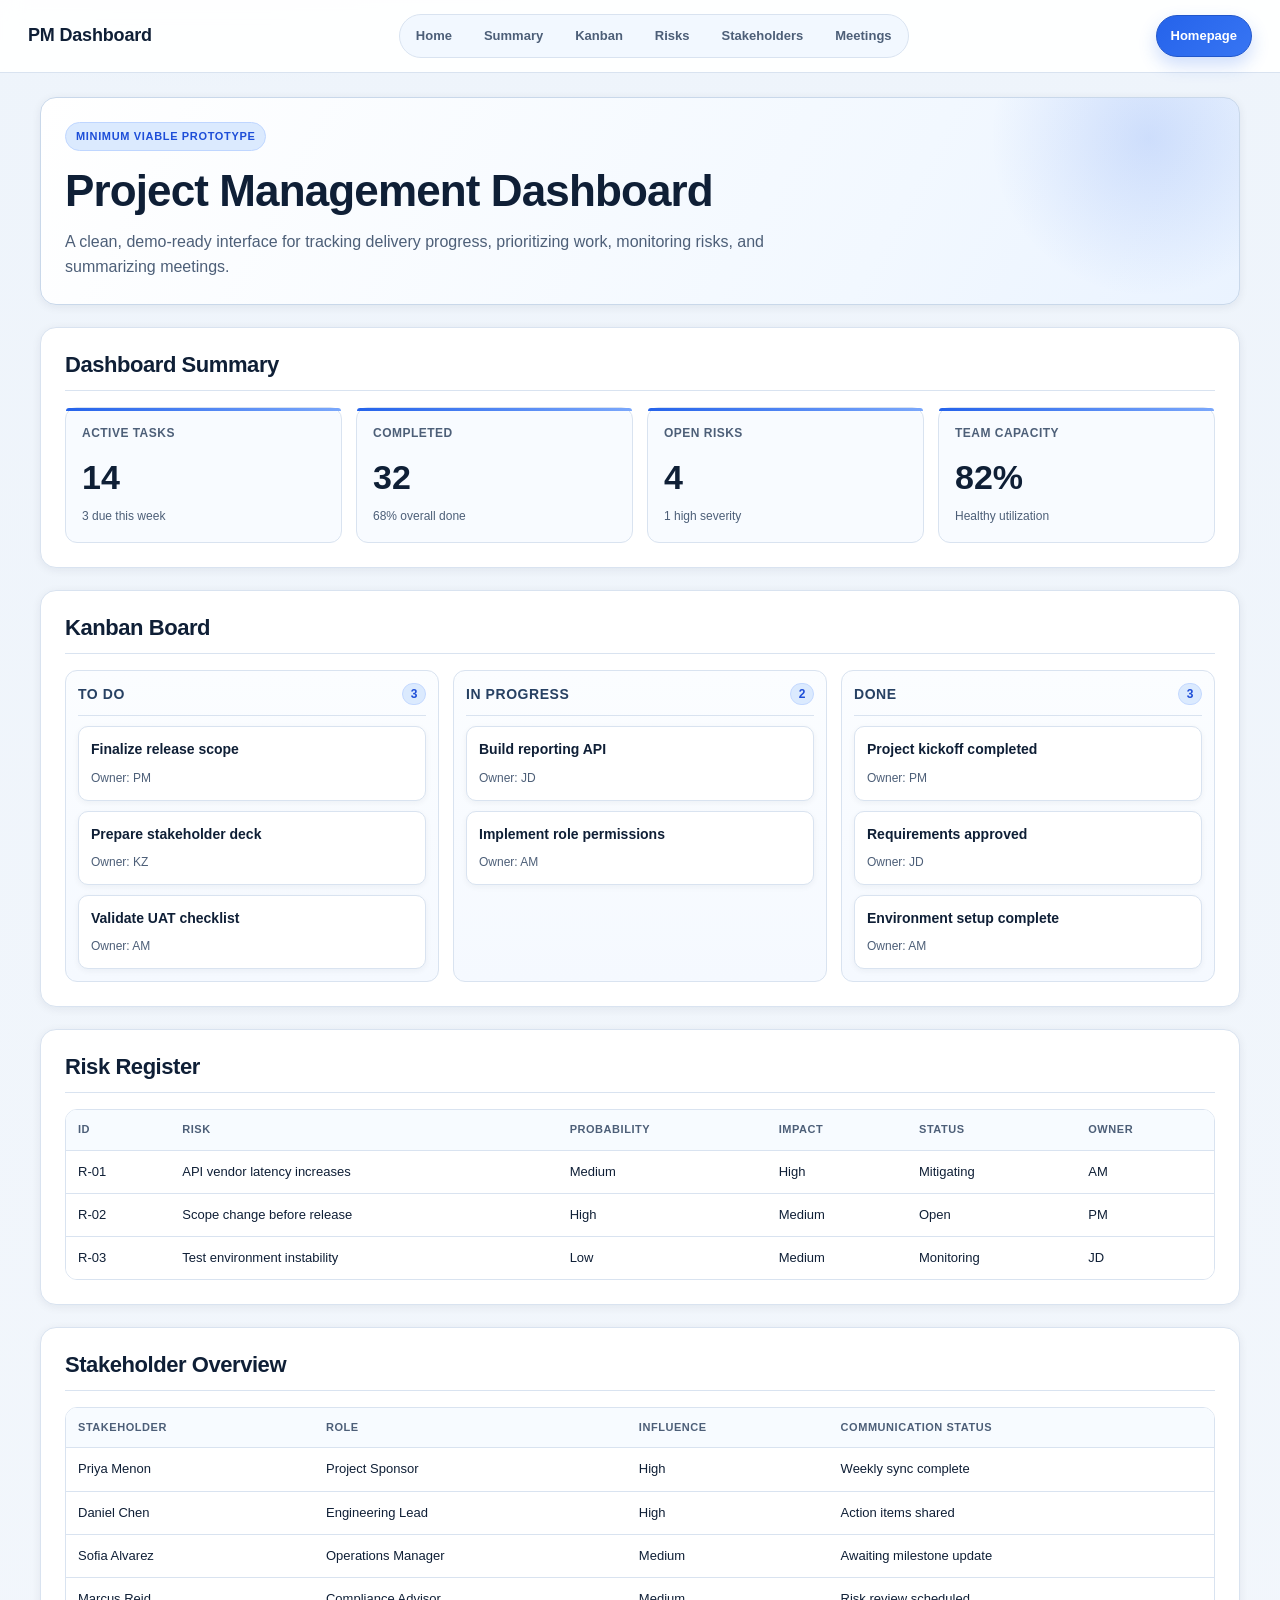
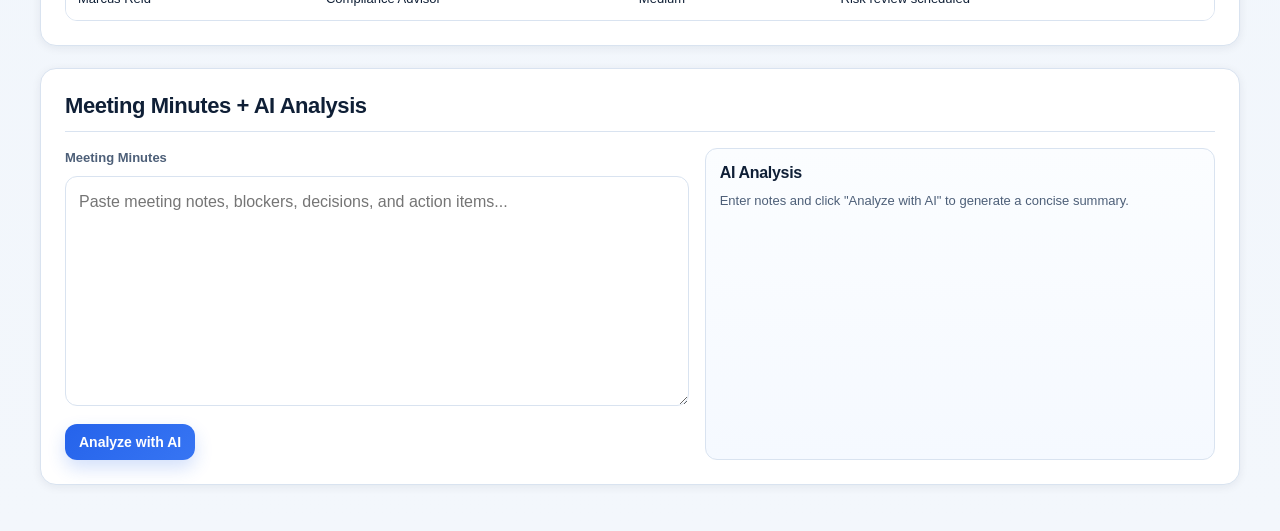
==== dashboard.html @ d8cfffd6 "Add files via upload" ====
<!DOCTYPE html>
<html lang="en">
<head>
  <meta charset="UTF-8">
  <meta name="viewport" content="width=device-width, initial-scale=1.0">
  <title>MVP PM Dashboard</title>
  <link rel="stylesheet" href="styles.css">
</head>
<body>
  <header class="top-nav">
    <div class="brand">PM Dashboard</div>
    <nav class="top-nav-links">
      <a href="#home">Home</a>
      <a href="#summary">Summary</a>
      <a href="#kanban">Kanban</a>
      <a href="#risks">Risks</a>
      <a href="#stakeholders">Stakeholders</a>
      <a href="#meetings">Meetings</a>
    </nav>
    <a href="index.html" class="nav-cta">Homepage</a>
  </header>

  <main class="dashboard-shell">
    <section id="home" class="panel hero-panel">
      <p class="eyebrow">Minimum Viable Prototype</p>
      <h1>Project Management Dashboard</h1>
      <p class="hero-copy">A clean, demo-ready interface for tracking delivery progress, prioritizing work, monitoring risks, and summarizing meetings.</p>
    </section>

    <section id="summary" class="panel">
      <div class="section-head">
        <h2>Dashboard Summary</h2>
      </div>
      <div class="summary-grid">
        <article class="summary-card">
          <p class="summary-label">Active Tasks</p>
          <p class="summary-value">14</p>
          <p class="summary-note">3 due this week</p>
        </article>
        <article class="summary-card">
          <p class="summary-label">Completed</p>
          <p class="summary-value">32</p>
          <p class="summary-note">68% overall done</p>
        </article>
        <article class="summary-card">
          <p class="summary-label">Open Risks</p>
          <p class="summary-value">4</p>
          <p class="summary-note">1 high severity</p>
        </article>
        <article class="summary-card">
          <p class="summary-label">Team Capacity</p>
          <p class="summary-value">82%</p>
          <p class="summary-note">Healthy utilization</p>
        </article>
      </div>
    </section>

    <section id="kanban" class="panel">
      <div class="section-head">
        <h2>Kanban Board</h2>
      </div>
      <div class="kanban-board">
        <article class="kanban-column">
          <div class="column-header">
            <h3>To Do</h3>
            <span class="column-count">3</span>
          </div>
          <div class="column-content">
            <div class="kanban-card" draggable="true">
              <p class="card-title">Finalize release scope</p>
              <p class="card-meta">Owner: PM</p>
            </div>
            <div class="kanban-card" draggable="true">
              <p class="card-title">Prepare stakeholder deck</p>
              <p class="card-meta">Owner: KZ</p>
            </div>
            <div class="kanban-card" draggable="true">
              <p class="card-title">Validate UAT checklist</p>
              <p class="card-meta">Owner: AM</p>
            </div>
          </div>
        </article>
        <article class="kanban-column">
          <div class="column-header">
            <h3>In Progress</h3>
            <span class="column-count">2</span>
          </div>
          <div class="column-content">
            <div class="kanban-card" draggable="true">
              <p class="card-title">Build reporting API</p>
              <p class="card-meta">Owner: JD</p>
            </div>
            <div class="kanban-card" draggable="true">
              <p class="card-title">Implement role permissions</p>
              <p class="card-meta">Owner: AM</p>
            </div>
          </div>
        </article>
        <article class="kanban-column">
          <div class="column-header">
            <h3>Done</h3>
            <span class="column-count">3</span>
          </div>
          <div class="column-content">
            <div class="kanban-card" draggable="true">
              <p class="card-title">Project kickoff completed</p>
              <p class="card-meta">Owner: PM</p>
            </div>
            <div class="kanban-card" draggable="true">
              <p class="card-title">Requirements approved</p>
              <p class="card-meta">Owner: JD</p>
            </div>
            <div class="kanban-card" draggable="true">
              <p class="card-title">Environment setup complete</p>
              <p class="card-meta">Owner: AM</p>
            </div>
          </div>
        </article>
      </div>
    </section>

    <section id="risks" class="panel">
      <div class="section-head">
        <h2>Risk Register</h2>
      </div>
      <div class="table-wrap">
        <table class="risk-table">
          <thead>
            <tr>
              <th>ID</th>
              <th>Risk</th>
              <th>Probability</th>
              <th>Impact</th>
              <th>Status</th>
              <th>Owner</th>
            </tr>
          </thead>
          <tbody>
            <tr>
              <td>R-01</td>
              <td>API vendor latency increases</td>
              <td>Medium</td>
              <td>High</td>
              <td>Mitigating</td>
              <td>AM</td>
            </tr>
            <tr>
              <td>R-02</td>
              <td>Scope change before release</td>
              <td>High</td>
              <td>Medium</td>
              <td>Open</td>
              <td>PM</td>
            </tr>
            <tr>
              <td>R-03</td>
              <td>Test environment instability</td>
              <td>Low</td>
              <td>Medium</td>
              <td>Monitoring</td>
              <td>JD</td>
            </tr>
          </tbody>
        </table>
      </div>
    </section>

    <section id="stakeholders" class="panel">
      <div class="section-head">
        <h2>Stakeholder Overview</h2>
      </div>
      <div class="table-wrap">
        <table class="risk-table">
          <thead>
            <tr>
              <th>Stakeholder</th>
              <th>Role</th>
              <th>Influence</th>
              <th>Communication Status</th>
            </tr>
          </thead>
          <tbody>
            <tr>
              <td>Priya Menon</td>
              <td>Project Sponsor</td>
              <td>High</td>
              <td>Weekly sync complete</td>
            </tr>
            <tr>
              <td>Daniel Chen</td>
              <td>Engineering Lead</td>
              <td>High</td>
              <td>Action items shared</td>
            </tr>
            <tr>
              <td>Sofia Alvarez</td>
              <td>Operations Manager</td>
              <td>Medium</td>
              <td>Awaiting milestone update</td>
            </tr>
            <tr>
              <td>Marcus Reid</td>
              <td>Compliance Advisor</td>
              <td>Medium</td>
              <td>Risk review scheduled</td>
            </tr>
          </tbody>
        </table>
      </div>
    </section>

    <section id="meetings" class="panel">
      <div class="section-head">
        <h2>Meeting Minutes + AI Analysis</h2>
      </div>
      <div class="meetings-layout">
        <div class="minutes-input">
          <label for="meeting-minutes">Meeting Minutes</label>
          <textarea id="meeting-minutes" placeholder="Paste meeting notes, blockers, decisions, and action items..."></textarea>
          <button id="analyze-button" class="primary-button" type="button">Analyze with AI</button>
        </div>
        <aside class="ai-panel" id="ai-panel">
          <h3>AI Analysis</h3>
          <p class="analysis-muted">Enter notes and click "Analyze with AI" to generate a concise summary.</p>
        </aside>
      </div>
    </section>
  </main>

  <script src="scripts.js"></script>
</body>
</html>
---- styles.css ----
:root {
  --bg: #f3f7fc;
  --bg-soft: #eef4fb;
  --surface: #ffffff;
  --surface-soft: #f8fbff;
  --line: #d9e3f0;
  --line-strong: #c9d8ea;
  --text: #0f1f36;
  --text-muted: #4d5f78;
  --primary: #2563eb;
  --primary-soft: #dbeafe;
  --primary-dark: #1d4ed8;
  --success: #0e9f6e;
  --warning: #d97706;
  --danger: #dc2626;
  --shadow-sm: 0 2px 10px rgba(15, 31, 54, 0.07);
  --shadow-md: 0 10px 28px rgba(15, 31, 54, 0.1);
  --radius: 16px;
  --radius-sm: 12px;
}

* {
  box-sizing: border-box;
  margin: 0;
  padding: 0;
}

html {
  scroll-behavior: smooth;
}

body {
  font-family: -apple-system, BlinkMacSystemFont, "Segoe UI", Roboto, "Helvetica Neue", Arial, sans-serif;
  background:
    radial-gradient(1000px 500px at 15% -10%, #e0edff 0%, transparent 60%),
    radial-gradient(900px 420px at 95% -8%, #e9f2ff 0%, transparent 55%),
    linear-gradient(180deg, var(--bg-soft) 0%, var(--bg) 100%);
  color: var(--text);
  line-height: 1.55;
}

h1,
h2,
h3,
h4 {
  color: var(--text);
  line-height: 1.2;
  letter-spacing: -0.02em;
}

.top-nav {
  position: sticky;
  top: 0;
  z-index: 60;
  display: flex;
  align-items: center;
  justify-content: space-between;
  gap: 18px;
  padding: 14px 28px;
  background: rgba(255, 255, 255, 0.93);
  border-bottom: 1px solid var(--line);
  backdrop-filter: blur(10px);
}

.brand {
  font-size: 18px;
  font-weight: 700;
  letter-spacing: -0.01em;
}

.top-nav-links {
  display: flex;
  align-items: center;
  gap: 8px;
  padding: 4px;
  background: rgba(219, 234, 254, 0.35);
  border: 1px solid var(--line);
  border-radius: 999px;
}

.top-nav-links a {
  text-decoration: none;
  color: var(--text-muted);
  font-size: 13px;
  font-weight: 600;
  padding: 7px 12px;
  border-radius: 999px;
  transition: background 0.2s ease, color 0.2s ease;
}

.top-nav-links a:hover {
  color: var(--primary-dark);
  background: #ffffff;
}

.nav-cta {
  text-decoration: none;
  color: #ffffff;
  background: linear-gradient(135deg, var(--primary) 0%, #3775f3 100%);
  border: 1px solid #2056cb;
  border-radius: 999px;
  font-size: 13px;
  font-weight: 700;
  padding: 10px 14px;
  box-shadow: 0 8px 18px rgba(37, 99, 235, 0.22);
}

.nav-cta:hover {
  background: linear-gradient(135deg, var(--primary-dark) 0%, #2c66df 100%);
}

.dashboard-shell {
  width: min(1200px, calc(100% - 44px));
  margin: 24px auto 46px;
  display: grid;
  gap: 22px;
}

.panel {
  background: var(--surface);
  border: 1px solid var(--line);
  border-radius: var(--radius);
  box-shadow: var(--shadow-sm);
  padding: 24px;
}

.hero-panel {
  position: relative;
  overflow: hidden;
  background: linear-gradient(118deg, #ffffff 0%, #f2f8ff 70%, #eaf3ff 100%);
  border-color: var(--line-strong);
}

.hero-panel::after {
  content: "";
  position: absolute;
  right: -70px;
  top: -120px;
  width: 320px;
  height: 320px;
  border-radius: 50%;
  background: radial-gradient(circle, rgba(37, 99, 235, 0.16) 0%, rgba(37, 99, 235, 0) 70%);
  pointer-events: none;
}

.eyebrow {
  display: inline-flex;
  align-items: center;
  gap: 6px;
  color: var(--primary-dark);
  background: var(--primary-soft);
  border: 1px solid #bfd6ff;
  border-radius: 999px;
  font-size: 11px;
  text-transform: uppercase;
  letter-spacing: 0.06em;
  font-weight: 700;
  padding: 5px 10px;
  margin-bottom: 14px;
}

.hero-panel h1 {
  font-size: clamp(30px, 4.2vw, 44px);
  margin-bottom: 12px;
  max-width: 760px;
}

.hero-copy {
  font-size: 16px;
  color: var(--text-muted);
  max-width: 760px;
}

.section-head {
  margin-bottom: 16px;
  border-bottom: 1px solid var(--line);
  padding-bottom: 12px;
}

.section-head h2 {
  font-size: 22px;
  font-weight: 700;
}

.summary-grid {
  display: grid;
  grid-template-columns: repeat(4, minmax(0, 1fr));
  gap: 14px;
}

.summary-card {
  position: relative;
  background: var(--surface-soft);
  border: 1px solid var(--line);
  border-radius: var(--radius-sm);
  padding: 16px;
  box-shadow: inset 0 1px 0 rgba(255, 255, 255, 0.7);
}

.summary-card::before {
  content: "";
  position: absolute;
  left: 0;
  top: 0;
  width: 100%;
  height: 3px;
  background: linear-gradient(90deg, var(--primary) 0%, #7aa7fb 100%);
  border-radius: var(--radius-sm) var(--radius-sm) 0 0;
}

.summary-label {
  color: var(--text-muted);
  font-size: 12px;
  font-weight: 600;
  text-transform: uppercase;
  letter-spacing: 0.04em;
  margin-bottom: 8px;
}

.summary-value {
  font-size: 34px;
  font-weight: 700;
  margin-bottom: 4px;
}

.summary-note {
  color: var(--text-muted);
  font-size: 12px;
}

.kanban-board {
  display: grid;
  grid-template-columns: repeat(3, minmax(0, 1fr));
  gap: 14px;
}

.kanban-column {
  border: 1px solid var(--line);
  border-radius: var(--radius-sm);
  background: linear-gradient(180deg, #fbfdff 0%, #f5f9ff 100%);
  padding: 12px;
  min-height: 300px;
}

.column-header {
  display: flex;
  justify-content: space-between;
  align-items: center;
  padding-bottom: 10px;
  margin-bottom: 10px;
  border-bottom: 1px solid var(--line);
}

.column-header h3 {
  font-size: 14px;
  font-weight: 700;
  text-transform: uppercase;
  letter-spacing: 0.04em;
  color: #274163;
}

.column-count {
  min-width: 24px;
  height: 22px;
  border-radius: 999px;
  display: inline-flex;
  align-items: center;
  justify-content: center;
  font-size: 12px;
  font-weight: 700;
  color: var(--primary-dark);
  background: var(--primary-soft);
  border: 1px solid #c4d9ff;
}

.column-content {
  display: grid;
  align-content: start;
  gap: 10px;
}

.kanban-card {
  background: #ffffff;
  border: 1px solid var(--line);
  border-radius: 10px;
  padding: 12px;
  cursor: grab;
  box-shadow: 0 2px 6px rgba(15, 31, 54, 0.05);
  transition: transform 0.15s ease, box-shadow 0.15s ease, border-color 0.15s ease;
}

.kanban-card:hover {
  transform: translateY(-1px);
  box-shadow: var(--shadow-sm);
  border-color: #bfd3ee;
}

.kanban-card:active {
  cursor: grabbing;
}

.card-title {
  font-size: 14px;
  font-weight: 600;
  margin-bottom: 8px;
}

.card-meta {
  color: var(--text-muted);
  font-size: 12px;
}

.table-wrap {
  overflow-x: auto;
  border: 1px solid var(--line);
  border-radius: var(--radius-sm);
}

.risk-table {
  width: 100%;
  border-collapse: collapse;
  min-width: 640px;
  background: #ffffff;
}

.risk-table th,
.risk-table td {
  text-align: left;
  border-bottom: 1px solid var(--line);
  padding: 11px 12px;
  font-size: 13px;
}

.risk-table th {
  color: var(--text-muted);
  background: #f7fbff;
  font-size: 11px;
  font-weight: 700;
  text-transform: uppercase;
  letter-spacing: 0.05em;
}

.risk-table tbody tr:hover {
  background: #f8fbff;
}

.risk-table tbody tr:last-child td {
  border-bottom: none;
}

.meetings-layout {
  display: grid;
  grid-template-columns: 1.1fr 0.9fr;
  gap: 16px;
}

.minutes-input label {
  display: block;
  font-size: 13px;
  font-weight: 600;
  color: var(--text-muted);
  margin-bottom: 8px;
}

.minutes-input textarea {
  width: 100%;
  min-height: 230px;
  border: 1px solid var(--line);
  border-radius: var(--radius-sm);
  padding: 13px;
  resize: vertical;
  font: inherit;
  background: #ffffff;
  margin-bottom: 10px;
}

.minutes-input textarea:focus {
  outline: none;
  border-color: #9ebcf5;
  box-shadow: 0 0 0 3px rgba(37, 99, 235, 0.12);
}

.primary-button {
  border: none;
  background: linear-gradient(135deg, var(--primary) 0%, #3775f3 100%);
  color: #ffffff;
  border-radius: var(--radius-sm);
  padding: 10px 14px;
  font-size: 14px;
  font-weight: 700;
  cursor: pointer;
  box-shadow: 0 8px 18px rgba(37, 99, 235, 0.2);
}

.primary-button:hover {
  background: linear-gradient(135deg, var(--primary-dark) 0%, #2f69e4 100%);
}

.ai-panel {
  border: 1px solid var(--line);
  border-radius: var(--radius-sm);
  background: linear-gradient(180deg, #fbfdff 0%, #f5f9ff 100%);
  padding: 14px;
}

.ai-panel h3 {
  font-size: 16px;
  margin-bottom: 8px;
}

.analysis-muted {
  font-size: 13px;
  color: var(--text-muted);
}

.analysis-block {
  margin-top: 12px;
  border-top: 1px solid var(--line);
  padding-top: 12px;
}

.analysis-block h4 {
  font-size: 13px;
  margin-bottom: 8px;
  color: #274163;
}

.analysis-block ul {
  list-style: disc;
  margin-left: 18px;
  color: var(--text-muted);
  font-size: 13px;
  display: grid;
  gap: 4px;
}

@media (max-width: 980px) {
  .summary-grid {
    grid-template-columns: repeat(2, minmax(0, 1fr));
  }

  .meetings-layout {
    grid-template-columns: 1fr;
  }
}

@media (max-width: 760px) {
  .top-nav {
    padding: 12px 14px;
    gap: 10px;
    flex-wrap: wrap;
  }

  .top-nav-links {
    order: 3;
    width: 100%;
    justify-content: space-between;
    border-radius: 12px;
  }

  .dashboard-shell {
    width: calc(100% - 20px);
    margin-top: 12px;
    gap: 14px;
  }

  .panel {
    padding: 16px;
  }

  .summary-grid,
  .kanban-board {
    grid-template-columns: 1fr;
  }

  .hero-copy {
    font-size: 15px;
  }
}
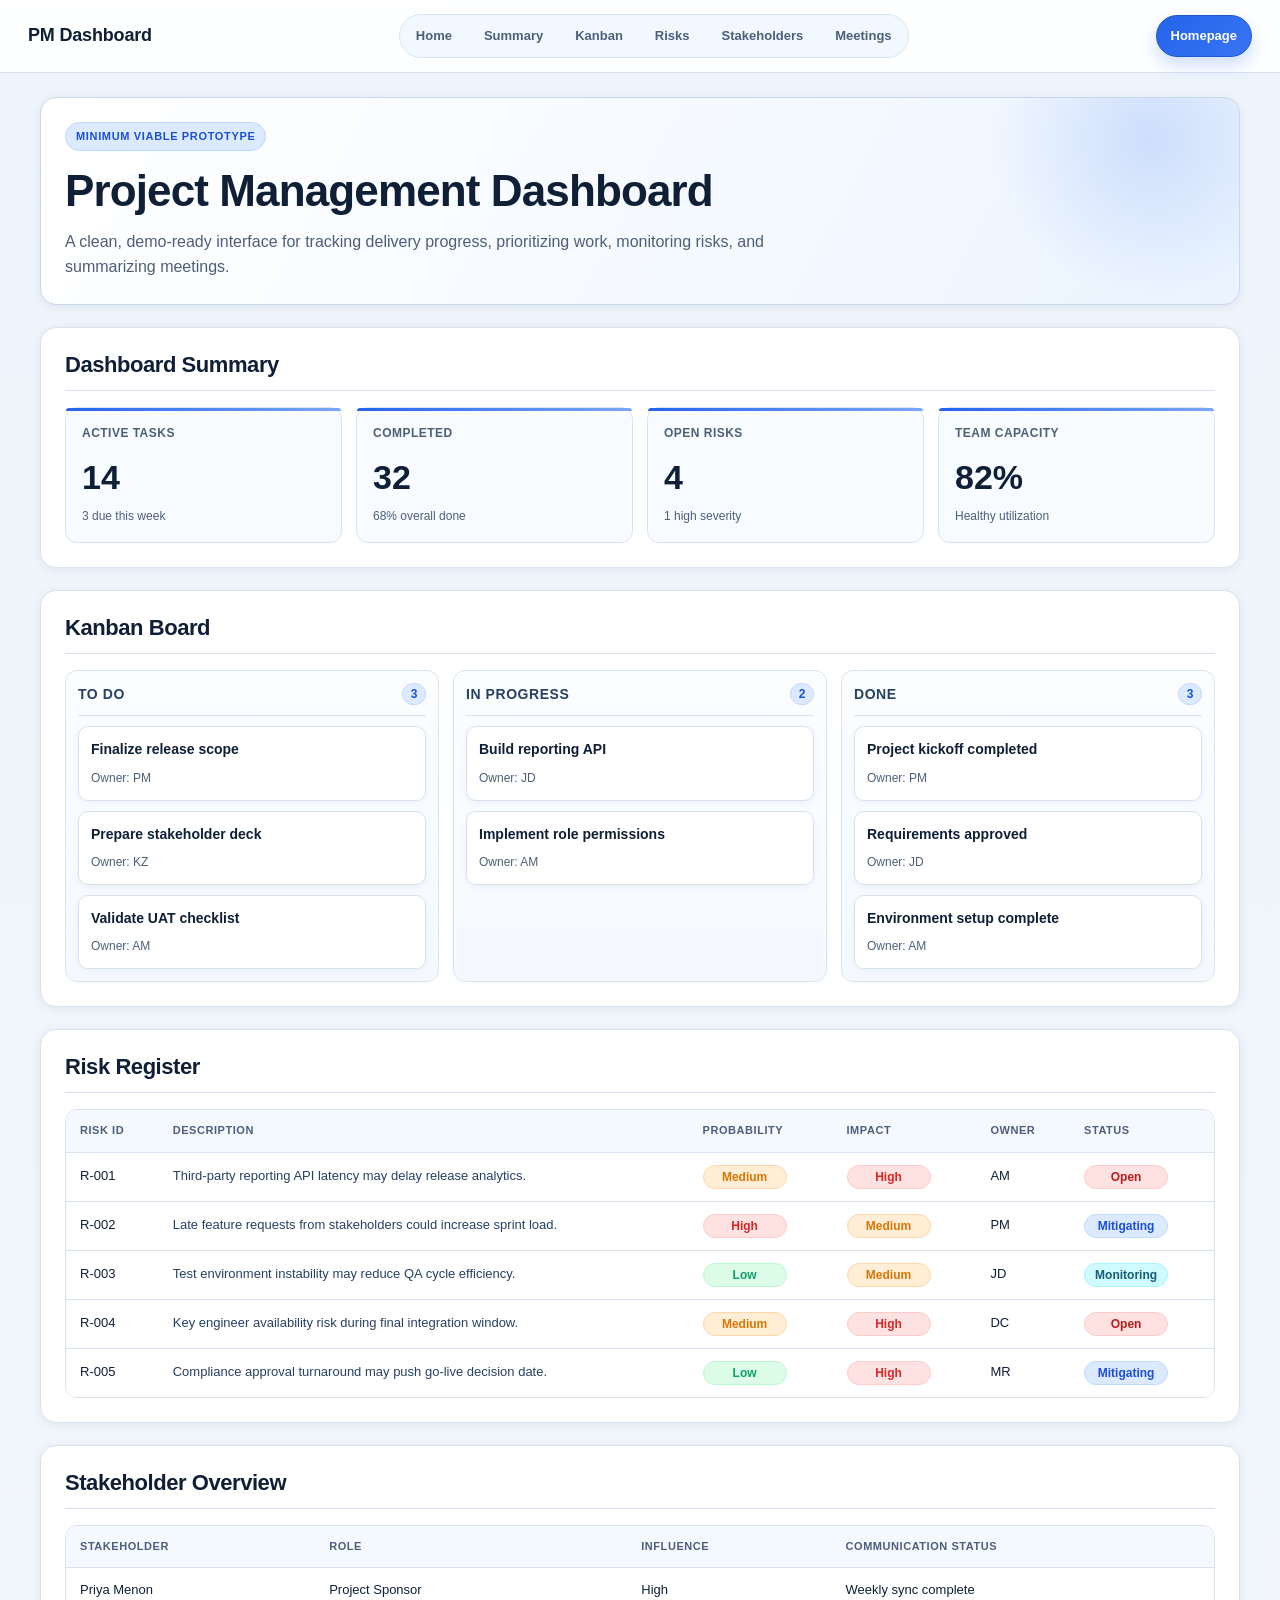
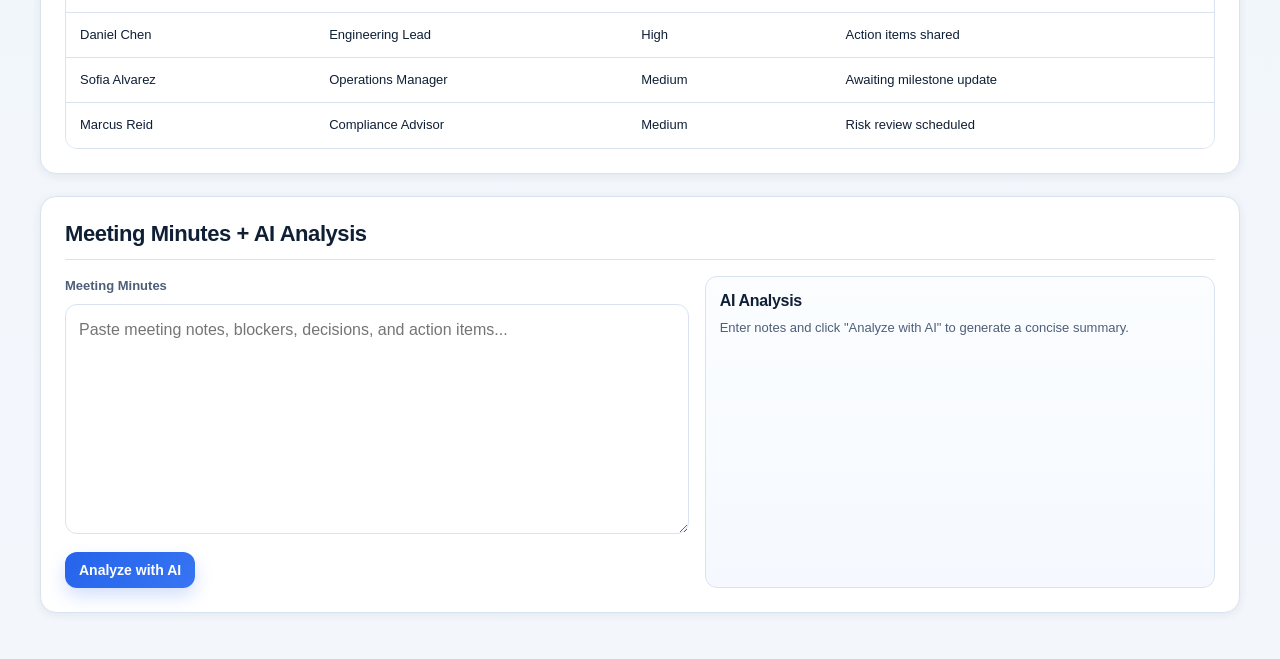
==== commit 8b7ed027: "Add files via upload" ====
--- a/dashboard.html
+++ b/dashboard.html
@@ -119,46 +119,62 @@
       </div>
     </section>
 
-    <section id="risks" class="panel">
+    <section id="risks" class="panel risk-panel">
       <div class="section-head">
         <h2>Risk Register</h2>
       </div>
-      <div class="table-wrap">
-        <table class="risk-table">
+      <div class="table-wrap risk-table-shell">
+        <table class="risk-table risk-register-table">
           <thead>
             <tr>
-              <th>ID</th>
-              <th>Risk</th>
+              <th>Risk ID</th>
+              <th>Description</th>
               <th>Probability</th>
               <th>Impact</th>
+              <th>Owner</th>
               <th>Status</th>
-              <th>Owner</th>
             </tr>
           </thead>
           <tbody>
             <tr>
-              <td>R-01</td>
-              <td>API vendor latency increases</td>
-              <td>Medium</td>
-              <td>High</td>
-              <td>Mitigating</td>
+              <td>R-001</td>
+              <td>Third-party reporting API latency may delay release analytics.</td>
+              <td><span class="risk-label level-medium">Medium</span></td>
+              <td><span class="risk-label level-high">High</span></td>
               <td>AM</td>
-            </tr>
-            <tr>
-              <td>R-02</td>
-              <td>Scope change before release</td>
-              <td>High</td>
-              <td>Medium</td>
-              <td>Open</td>
+              <td><span class="status-label status-open">Open</span></td>
+            </tr>
+            <tr>
+              <td>R-002</td>
+              <td>Late feature requests from stakeholders could increase sprint load.</td>
+              <td><span class="risk-label level-high">High</span></td>
+              <td><span class="risk-label level-medium">Medium</span></td>
               <td>PM</td>
-            </tr>
-            <tr>
-              <td>R-03</td>
-              <td>Test environment instability</td>
-              <td>Low</td>
-              <td>Medium</td>
-              <td>Monitoring</td>
+              <td><span class="status-label status-mitigating">Mitigating</span></td>
+            </tr>
+            <tr>
+              <td>R-003</td>
+              <td>Test environment instability may reduce QA cycle efficiency.</td>
+              <td><span class="risk-label level-low">Low</span></td>
+              <td><span class="risk-label level-medium">Medium</span></td>
               <td>JD</td>
+              <td><span class="status-label status-monitoring">Monitoring</span></td>
+            </tr>
+            <tr>
+              <td>R-004</td>
+              <td>Key engineer availability risk during final integration window.</td>
+              <td><span class="risk-label level-medium">Medium</span></td>
+              <td><span class="risk-label level-high">High</span></td>
+              <td>DC</td>
+              <td><span class="status-label status-open">Open</span></td>
+            </tr>
+            <tr>
+              <td>R-005</td>
+              <td>Compliance approval turnaround may push go-live decision date.</td>
+              <td><span class="risk-label level-low">Low</span></td>
+              <td><span class="risk-label level-high">High</span></td>
+              <td>MR</td>
+              <td><span class="status-label status-mitigating">Mitigating</span></td>
             </tr>
           </tbody>
         </table>
--- a/styles.css
+++ b/styles.css
@@ -314,12 +314,17 @@
   overflow-x: auto;
   border: 1px solid var(--line);
   border-radius: var(--radius-sm);
+  background: #ffffff;
+}
+
+.risk-table-shell {
+  box-shadow: inset 0 1px 0 rgba(255, 255, 255, 0.8);
 }
 
 .risk-table {
   width: 100%;
   border-collapse: collapse;
-  min-width: 640px;
+  min-width: 760px;
   background: #ffffff;
 }
 
@@ -327,13 +332,14 @@
 .risk-table td {
   text-align: left;
   border-bottom: 1px solid var(--line);
-  padding: 11px 12px;
-  font-size: 13px;
+  padding: 12px 14px;
+  font-size: 13px;
+  vertical-align: middle;
 }
 
 .risk-table th {
   color: var(--text-muted);
-  background: #f7fbff;
+  background: #f4f8ff;
   font-size: 11px;
   font-weight: 700;
   text-transform: uppercase;
@@ -341,11 +347,65 @@
 }
 
 .risk-table tbody tr:hover {
-  background: #f8fbff;
+  background: #f7faff;
 }
 
 .risk-table tbody tr:last-child td {
   border-bottom: none;
+}
+
+.risk-register-table td:nth-child(2) {
+  color: #274163;
+  line-height: 1.45;
+}
+
+.risk-label,
+.status-label {
+  display: inline-flex;
+  align-items: center;
+  justify-content: center;
+  min-width: 84px;
+  padding: 5px 10px;
+  border-radius: 999px;
+  font-size: 12px;
+  font-weight: 700;
+  line-height: 1;
+}
+
+.risk-label.level-high {
+  color: var(--danger);
+  background: #fee2e2;
+  border: 1px solid #fecaca;
+}
+
+.risk-label.level-medium {
+  color: var(--warning);
+  background: #ffedd5;
+  border: 1px solid #fed7aa;
+}
+
+.risk-label.level-low {
+  color: var(--success);
+  background: #dcfce7;
+  border: 1px solid #bbf7d0;
+}
+
+.status-label.status-open {
+  color: #b91c1c;
+  background: #fee2e2;
+  border: 1px solid #fecaca;
+}
+
+.status-label.status-mitigating {
+  color: #1d4ed8;
+  background: #dbeafe;
+  border: 1px solid #bfdbfe;
+}
+
+.status-label.status-monitoring {
+  color: #155e75;
+  background: #cffafe;
+  border: 1px solid #a5f3fc;
 }
 
 .meetings-layout {
